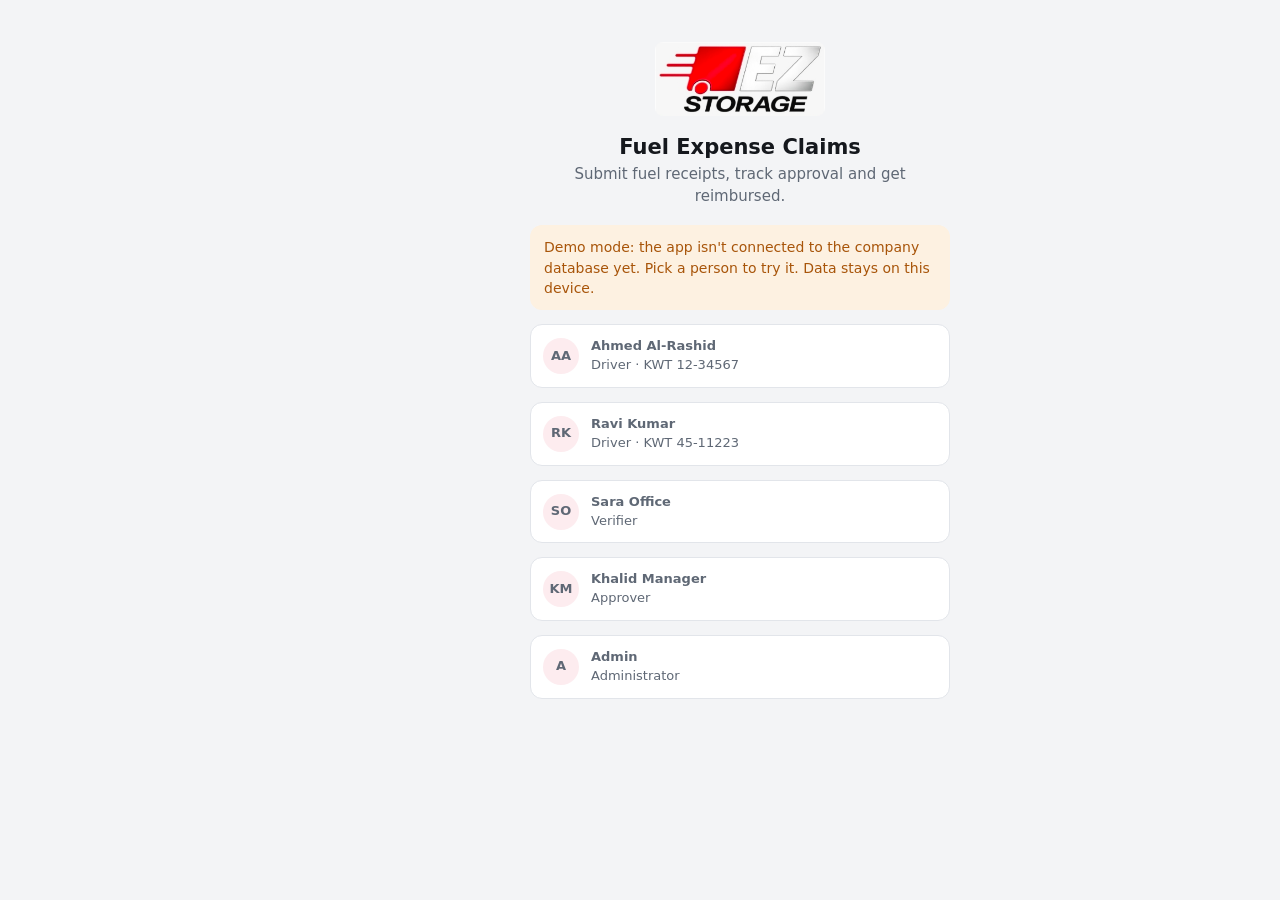
==== fuel-app/web/index.html @ b6dbc394 "Add EZ Fuel Claims app: fuel expense submission, approval and PDFs - Web app (Android and iPhone via" ====
<!doctype html>
<html lang="en">
<head>
  <meta charset="utf-8">
  <meta name="viewport" content="width=device-width, initial-scale=1, viewport-fit=cover">
  <title>EZ Fuel Claims</title>
  <meta name="description" content="Submit fuel receipts, track approval and download claim PDFs.">
  <meta name="theme-color" content="#c8102e">
  <meta name="apple-mobile-web-app-capable" content="yes">
  <meta name="mobile-web-app-capable" content="yes">
  <meta name="apple-mobile-web-app-status-bar-style" content="default">
  <meta name="apple-mobile-web-app-title" content="EZ Fuel">
  <link rel="manifest" href="manifest.webmanifest">
  <link rel="icon" href="img/icon-192.png">
  <link rel="apple-touch-icon" href="img/apple-touch-icon.png">
  <link rel="stylesheet" href="app.css">
</head>
<body>
  <header id="topbar" class="topbar" hidden></header>
  <div id="demo" class="demo-banner" hidden>Demo mode: data stays on this device until the company database is connected.</div>
  <nav id="nav" class="nav" hidden aria-label="Main"></nav>
  <main id="main"></main>

  <script src="config.js"></script>
  <script>
    // Load Firebase only when the app is connected to it.
    if (window.EZ_CONFIG && window.EZ_CONFIG.firebase) {
      document.write('<script src="vendor/firebase-app-compat.js"><\/script><script src="vendor/firebase-auth-compat.js"><\/script><script src="vendor/firebase-firestore-compat.js"><\/script>');
    }
  </script>
  <script src="vendor/jspdf.umd.min.js"></script>
  <script src="img/logo.js"></script>
  <script src="store.js"></script>
  <script src="pdf.js"></script>
  <script src="app.js"></script>
</body>
</html>
---- fuel-app/web/app.css ----
/* Layout: phone-first single column with a bottom tab bar; from 900px the tabs become a left sidebar. */
:root {
  --bg: #f3f4f6;
  --surface: #ffffff;
  --surface-2: #f6f7f9;
  --line: #e2e5ea;
  --fg: #15181d;
  --muted: #5f6875;
  --brand: #c8102e;
  --brand-2: #a50d26;
  --brand-soft: #fdecef;
  --on-brand: #ffffff;
  --good: #157a3c;
  --good-bg: #e6f5ec;
  --warn: #a8550a;
  --warn-bg: #fdf1e1;
  --bad: #b42323;
  --bad-bg: #fdeaea;
  --info: #1f4fc2;
  --info-bg: #e9effd;
  --shadow: 0 1px 2px rgba(16, 24, 40, .06), 0 4px 14px rgba(16, 24, 40, .06);
  --radius: 14px;
  --font: "Segoe UI", system-ui, -apple-system, Roboto, "Helvetica Neue", Arial, sans-serif;
  --nav-h: 64px;
  color-scheme: light;
}
@media (prefers-color-scheme: dark) {
  :root:not([data-theme="light"]) {
    --bg: #0e1013;
    --surface: #171a1f;
    --surface-2: #1d2128;
    --line: #2a3039;
    --fg: #eceef1;
    --muted: #9aa3ae;
    --brand: #e5344f;
    --brand-2: #c8102e;
    --brand-soft: #2a1519;
    --good: #4ccb7f;
    --good-bg: #13261b;
    --warn: #f0a04b;
    --warn-bg: #2a1f12;
    --bad: #f07070;
    --bad-bg: #2b1515;
    --info: #7ea6ff;
    --info-bg: #151d33;
    --shadow: 0 1px 2px rgba(0, 0, 0, .4);
    color-scheme: dark;
  }
}
:root[data-theme="dark"] {
  --bg: #0e1013; --surface: #171a1f; --surface-2: #1d2128; --line: #2a3039; --fg: #eceef1; --muted: #9aa3ae;
  --brand: #e5344f; --brand-2: #c8102e; --brand-soft: #2a1519; --good: #4ccb7f; --good-bg: #13261b; --warn: #f0a04b;
  --warn-bg: #2a1f12; --bad: #f07070; --bad-bg: #2b1515; --info: #7ea6ff; --info-bg: #151d33; --shadow: 0 1px 2px rgba(0, 0, 0, .4);
  color-scheme: dark;
}

* { box-sizing: border-box; }
html, body { margin: 0; height: 100%; }
body {
  background: var(--bg);
  color: var(--fg);
  font: 15px/1.45 var(--font);
  -webkit-font-smoothing: antialiased;
  -webkit-tap-highlight-color: transparent;
}
button, input, select, textarea { font: inherit; color: inherit; }
button { cursor: pointer; }
:focus-visible { outline: 2px solid var(--brand); outline-offset: 2px; }
.num { font-variant-numeric: tabular-nums; }
[hidden] { display: none !important; }

/* ---------- shell ---------- */
.topbar {
  position: sticky; top: 0; z-index: 20;
  display: flex; align-items: center; gap: 12px;
  padding: calc(env(safe-area-inset-top, 0px) + 10px) max(16px, env(safe-area-inset-right, 0px)) 10px max(16px, env(safe-area-inset-left, 0px));
  background: var(--surface); border-bottom: 1px solid var(--line);
}
.topbar .logo { height: 30px; width: auto; border-radius: 4px; }
.topbar .title { flex: 1; min-width: 0; }
.topbar .title b { display: block; font-size: 15px; white-space: nowrap; overflow: hidden; text-overflow: ellipsis; }
.topbar .title span { font-size: 12px; color: var(--muted); }
.avatar {
  width: 36px; height: 36px; border-radius: 50%; border: 0;
  background: var(--brand-soft); color: var(--brand); font-weight: 700; font-size: 14px;
  display: grid; place-items: center;
}
.demo-banner {
  background: var(--warn-bg); color: var(--warn); font-size: 13px; text-align: center;
  padding: 7px max(16px, env(safe-area-inset-right, 0px)) 7px max(16px, env(safe-area-inset-left, 0px));
}
main {
  max-width: 1040px; margin: 0 auto;
  padding: 18px max(16px, env(safe-area-inset-right, 0px)) calc(var(--nav-h) + 28px + env(safe-area-inset-bottom, 0px)) max(16px, env(safe-area-inset-left, 0px));
}
.nav {
  position: fixed; left: 0; right: 0; bottom: 0; z-index: 20;
  display: flex; justify-content: space-around;
  background: var(--surface); border-top: 1px solid var(--line);
  padding: 6px max(8px, env(safe-area-inset-right, 0px)) calc(6px + env(safe-area-inset-bottom, 0px)) max(8px, env(safe-area-inset-left, 0px));
}
.nav a {
  flex: 1; max-width: 120px; text-decoration: none; color: var(--muted);
  display: flex; flex-direction: column; align-items: center; gap: 2px; font-size: 11.5px; padding: 4px 0; border-radius: 10px;
}
.nav a svg { width: 23px; height: 23px; }
.nav a.on { color: var(--brand); font-weight: 600; }
.nav a.new span.plus {
  width: 44px; height: 30px; border-radius: 15px; background: var(--brand); color: var(--on-brand);
  display: grid; place-items: center;
}
@media (min-width: 900px) {
  .nav {
    top: 0; right: auto; width: 220px; flex-direction: column; justify-content: flex-start; gap: 4px;
    border-top: 0; border-right: 1px solid var(--line); padding: 84px 12px 12px;
  }
  .nav a { flex: none; max-width: none; flex-direction: row; gap: 12px; font-size: 14.5px; padding: 10px 12px; }
  .nav a.on { background: var(--brand-soft); }
  .nav a.new span.plus { width: 26px; height: 26px; border-radius: 8px; }
  .topbar { z-index: 30; }
  main, .demo-banner { margin-left: 220px; }
  main { padding-bottom: 40px; }
}

/* ---------- type & blocks ---------- */
h1 { font-size: 22px; line-height: 1.2; margin: 0 0 4px; text-wrap: balance; }
h2 { font-size: 16px; margin: 0; }
.sub { color: var(--muted); margin: 0 0 18px; }
.eyebrow { font-size: 11.5px; letter-spacing: .07em; text-transform: uppercase; color: var(--muted); font-weight: 600; }
.stack { display: flex; flex-direction: column; gap: 14px; }
.row { display: flex; align-items: center; gap: 10px; flex-wrap: wrap; }
.spread { display: flex; align-items: center; justify-content: space-between; gap: 10px; flex-wrap: wrap; }
.grow { flex: 1; min-width: 0; }
.card {
  background: var(--surface); border: 1px solid var(--line); border-radius: var(--radius);
  box-shadow: var(--shadow); padding: 16px;
}
.card.flush { padding: 0; overflow: hidden; }
.section-title { display: flex; align-items: baseline; justify-content: space-between; gap: 8px; margin: 26px 0 10px; }
.section-title a { color: var(--brand); text-decoration: none; font-size: 14px; font-weight: 600; }

/* KPI tiles */
.kpis { display: grid; grid-template-columns: repeat(2, minmax(0, 1fr)); gap: 10px; }
@media (min-width: 700px) { .kpis { grid-template-columns: repeat(4, minmax(0, 1fr)); } }
.kpi { background: var(--surface); border: 1px solid var(--line); border-radius: var(--radius); padding: 14px; box-shadow: var(--shadow); min-width: 0; }
.kpi .label { font-size: 12.5px; color: var(--muted); }
.kpi .value { font-size: 22px; font-weight: 700; margin-top: 4px; font-variant-numeric: tabular-nums; white-space: nowrap; overflow: hidden; text-overflow: ellipsis; }
.kpi .value small { font-size: 13px; font-weight: 600; color: var(--muted); margin-left: 3px; }
.kpi .note { font-size: 12px; color: var(--muted); margin-top: 2px; }
.kpi.accent { border-left: 4px solid var(--brand); }

/* buttons */
.btn {
  display: inline-flex; align-items: center; justify-content: center; gap: 8px;
  min-height: 44px; padding: 0 18px; border-radius: 12px; border: 1px solid var(--line);
  background: var(--surface); color: var(--fg); font-weight: 600; text-decoration: none; white-space: nowrap;
}
.btn svg { width: 18px; height: 18px; }
.btn.primary { background: var(--brand); border-color: var(--brand); color: var(--on-brand); }
.btn.primary:active { background: var(--brand-2); }
.btn.good { background: var(--good); border-color: var(--good); color: #fff; }
.btn.bad { color: var(--bad); }
.btn.warn { color: var(--warn); }
.btn.block { width: 100%; }
.btn.small { min-height: 34px; padding: 0 12px; font-size: 13.5px; border-radius: 10px; }
.btn[disabled] { opacity: .5; cursor: default; }
.btn-row { display: flex; gap: 10px; flex-wrap: wrap; }
.btn-row .btn { flex: 1 1 140px; }
.link { background: none; border: 0; color: var(--brand); font-weight: 600; padding: 6px 0; }
.cta {
  display: flex; align-items: center; gap: 14px; width: 100%; text-align: left;
  background: var(--brand); color: var(--on-brand); border: 0; border-radius: var(--radius);
  padding: 16px 18px; box-shadow: var(--shadow); text-decoration: none;
}
.cta .ic { width: 42px; height: 42px; border-radius: 12px; background: rgba(255, 255, 255, .18); display: grid; place-items: center; flex: none; }
.cta .ic svg { width: 24px; height: 24px; }
.cta b { display: block; font-size: 16.5px; }
.cta span { font-size: 13px; opacity: .9; }

/* chips & status */
.chips { display: flex; gap: 8px; overflow-x: auto; padding-bottom: 2px; scrollbar-width: none; }
.chips::-webkit-scrollbar { display: none; }
.chip {
  flex: none; border: 1px solid var(--line); background: var(--surface); color: var(--muted);
  border-radius: 999px; padding: 6px 13px; font-size: 13.5px; font-weight: 600;
}
.chip.on { background: var(--fg); border-color: var(--fg); color: var(--bg); }
.chip .n { margin-left: 4px; opacity: .7; }
.status {
  display: inline-flex; align-items: center; gap: 6px; border-radius: 999px; padding: 3px 10px;
  font-size: 12.5px; font-weight: 700; white-space: nowrap;
}
.status::before { content: ""; width: 7px; height: 7px; border-radius: 50%; background: currentColor; }
.status.muted { background: var(--surface-2); color: var(--muted); }
.status.info { background: var(--info-bg); color: var(--info); }
.status.good { background: var(--good-bg); color: var(--good); }
.status.warn { background: var(--warn-bg); color: var(--warn); }
.status.bad { background: var(--bad-bg); color: var(--bad); }

/* claim list */
.list { display: flex; flex-direction: column; }
.item {
  display: flex; align-items: center; gap: 12px; padding: 14px 16px; text-decoration: none; color: inherit;
  border-top: 1px solid var(--line);
}
.item:first-child { border-top: 0; }
.item:active { background: var(--surface-2); }
.item .main { flex: 1; min-width: 0; }
.item .main b { display: block; white-space: nowrap; overflow: hidden; text-overflow: ellipsis; }
.item .main span { font-size: 13px; color: var(--muted); display: block; white-space: nowrap; overflow: hidden; text-overflow: ellipsis; }
.item .side { text-align: right; flex: none; display: flex; flex-direction: column; align-items: flex-end; gap: 5px; }
.item .side .amt { font-weight: 700; font-variant-numeric: tabular-nums; }
.empty { text-align: center; color: var(--muted); padding: 30px 16px; }
.empty b { display: block; color: var(--fg); margin-bottom: 4px; }

/* progress tracker */
.track { display: grid; grid-template-columns: repeat(4, minmax(0, 1fr)); gap: 6px; }
.track .step { display: flex; flex-direction: column; gap: 6px; font-size: 12px; color: var(--muted); min-width: 0; }
.track .bar { height: 6px; border-radius: 3px; background: var(--line); }
.track .step.done .bar { background: var(--good); }
.track .step.now .bar { background: var(--brand); }
.track .step.done, .track .step.now { color: var(--fg); font-weight: 600; }
.track .step small { font-weight: 400; color: var(--muted); }

/* key-value grid */
.kv { display: grid; grid-template-columns: repeat(2, minmax(0, 1fr)); gap: 12px 16px; }
@media (min-width: 700px) { .kv { grid-template-columns: repeat(3, minmax(0, 1fr)); } }
.kv div { min-width: 0; }
.kv span { display: block; font-size: 12px; color: var(--muted); }
.kv b { display: block; overflow-wrap: anywhere; }

/* receipts */
.receipt { display: flex; gap: 12px; align-items: center; padding: 12px 14px; border-top: 1px solid var(--line); }
.receipt:first-child { border-top: 0; }
.receipt .no {
  width: 28px; height: 28px; border-radius: 8px; background: var(--surface-2); color: var(--muted);
  display: grid; place-items: center; font-size: 13px; font-weight: 700; flex: none;
}
.thumb {
  width: 52px; height: 52px; border-radius: 10px; flex: none; object-fit: cover; background: var(--surface-2);
  border: 1px solid var(--line); display: grid; place-items: center; color: var(--muted); font-size: 11px; text-align: center; padding: 0;
}
.receipt .main { flex: 1; min-width: 0; }
.receipt .main b { display: block; white-space: nowrap; overflow: hidden; text-overflow: ellipsis; }
.receipt .main span { font-size: 13px; color: var(--muted); }
.receipt .amt { font-weight: 700; font-variant-numeric: tabular-nums; text-align: right; }
.receipt .amt small { display: block; font-weight: 400; color: var(--muted); font-size: 12px; }
.warnline { color: var(--warn); font-size: 12.5px; }

/* totals bar */
.totals { display: grid; grid-template-columns: repeat(3, minmax(0, 1fr)); text-align: center; }
.totals div { padding: 12px 6px; border-left: 1px solid var(--line); min-width: 0; }
.totals div:first-child { border-left: 0; }
.totals span { display: block; font-size: 12px; color: var(--muted); }
.totals b { font-size: 17px; font-variant-numeric: tabular-nums; }

/* history */
.timeline { list-style: none; margin: 0; padding: 0; }
.timeline li { position: relative; padding: 0 0 14px 22px; }
.timeline li::before { content: ""; position: absolute; left: 5px; top: 6px; width: 9px; height: 9px; border-radius: 50%; background: var(--brand); }
.timeline li::after { content: ""; position: absolute; left: 9px; top: 18px; bottom: 0; width: 1px; background: var(--line); }
.timeline li:last-child::after { display: none; }
.timeline b { display: block; font-size: 14px; }
.timeline span { font-size: 12.5px; color: var(--muted); }
.timeline p { margin: 4px 0 0; font-size: 13.5px; background: var(--surface-2); border-radius: 8px; padding: 6px 10px; }

/* forms */
.field { display: flex; flex-direction: column; gap: 6px; min-width: 0; }
.field label { font-size: 13px; font-weight: 600; color: var(--muted); }
.field input, .field select, .field textarea {
  width: 100%; min-height: 46px; padding: 10px 12px; border-radius: 11px; border: 1px solid var(--line);
  background: var(--surface); font-size: 16px;
}
.field textarea { min-height: 84px; resize: vertical; }
.field input:focus, .field select:focus, .field textarea:focus { outline: 2px solid var(--brand); outline-offset: 0; border-color: transparent; }
.field .hint { font-size: 12px; color: var(--muted); }
.field.err input, .field.err select { border-color: var(--bad); }
.field .msg { font-size: 12.5px; color: var(--bad); }
.grid2 { display: grid; grid-template-columns: repeat(2, minmax(0, 1fr)); gap: 12px; }
.grid3 { display: grid; grid-template-columns: repeat(3, minmax(0, 1fr)); gap: 12px; }
@media (max-width: 420px) { .grid3 { grid-template-columns: repeat(2, minmax(0, 1fr)); } }
.check { display: flex; gap: 12px; align-items: flex-start; font-size: 14.5px; }
.check input { width: 22px; height: 22px; margin: 1px 0 0; accent-color: var(--brand); flex: none; }

/* wizard */
.steps { display: grid; grid-template-columns: repeat(3, minmax(0, 1fr)); gap: 6px; margin: 6px 0 18px; }
.steps div { font-size: 12.5px; color: var(--muted); display: flex; flex-direction: column; gap: 6px; }
.steps div::before { content: ""; height: 5px; border-radius: 3px; background: var(--line); }
.steps div.on { color: var(--fg); font-weight: 700; }
.steps div.on::before, .steps div.done::before { background: var(--brand); }
.sticky-actions {
  position: sticky; bottom: calc(var(--nav-h) + env(safe-area-inset-bottom, 0px) + 8px); z-index: 5;
  display: flex; gap: 10px; padding: 10px; margin-top: 18px;
  background: var(--surface); border: 1px solid var(--line); border-radius: 16px; box-shadow: var(--shadow);
}
.sticky-actions .btn { flex: 1; }
@media (min-width: 900px) { .sticky-actions { bottom: 12px; } }

/* photo picker */
.photo-pick {
  display: flex; align-items: center; gap: 14px; padding: 12px; border: 1.5px dashed var(--line);
  border-radius: 12px; background: var(--surface-2);
}
.photo-pick img { width: 72px; height: 72px; border-radius: 10px; object-fit: cover; }
.photo-pick .ph { width: 72px; height: 72px; border-radius: 10px; background: var(--surface); display: grid; place-items: center; color: var(--muted); }
.photo-pick .ph svg { width: 28px; height: 28px; }

/* signature */
.sig { border: 1px solid var(--line); border-radius: 12px; background: #fff; position: relative; touch-action: none; }
.sig canvas { width: 100%; height: 160px; display: block; border-radius: 12px; }
.sig .base { position: absolute; left: 16px; right: 16px; bottom: 34px; border-top: 1px dashed #b7bcc4; pointer-events: none; }
.sig .ph { position: absolute; left: 0; right: 0; bottom: 10px; text-align: center; font-size: 12px; color: #8a919b; pointer-events: none; }
.sig-img { background: #fff; border: 1px solid var(--line); border-radius: 10px; max-width: 100%; height: 70px; object-fit: contain; }

/* sheet (dialog) */
.scrim { position: fixed; inset: 0; z-index: 50; background: rgba(10, 12, 16, .45); display: flex; align-items: flex-end; justify-content: center; }
.sheet {
  width: 100%; max-width: 560px; max-height: 92vh; overflow-y: auto; background: var(--surface);
  border-radius: 20px 20px 0 0; padding: 18px max(18px, env(safe-area-inset-right, 0px)) calc(18px + env(safe-area-inset-bottom, 0px)) max(18px, env(safe-area-inset-left, 0px));
}
@media (min-width: 700px) { .scrim { align-items: center; } .sheet { border-radius: 20px; } }
.sheet .grab { width: 40px; height: 4px; border-radius: 2px; background: var(--line); margin: -6px auto 12px; }
.sheet h2 { font-size: 18px; margin-bottom: 12px; }

/* table */
.table-wrap { overflow-x: auto; }
table { width: 100%; border-collapse: collapse; font-size: 14px; }
th { text-align: left; font-size: 12px; color: var(--muted); font-weight: 600; padding: 10px 12px; background: var(--surface-2); white-space: nowrap; }
td { padding: 11px 12px; border-top: 1px solid var(--line); white-space: nowrap; }
td.r, th.r { text-align: right; font-variant-numeric: tabular-nums; }

/* chart */
.chart svg { width: 100%; height: auto; display: block; }
.chart .legend { display: flex; gap: 14px; font-size: 12.5px; color: var(--muted); margin-top: 8px; }
.chart .legend i { display: inline-block; width: 10px; height: 10px; border-radius: 3px; margin-right: 6px; vertical-align: -1px; }

/* login */
.login { min-height: 100%; display: grid; place-items: center; padding: 24px max(16px, env(safe-area-inset-right, 0px)) 24px max(16px, env(safe-area-inset-left, 0px)); }
.login .box { width: 100%; max-width: 420px; }
.login .brand { text-align: center; margin-bottom: 18px; }
.login .brand img { width: 170px; height: auto; border-radius: 8px; }
.login .brand h1 { margin-top: 12px; font-size: 21px; }
.tabs { display: grid; grid-template-columns: 1fr 1fr; background: var(--surface-2); border-radius: 12px; padding: 4px; margin-bottom: 14px; }
.tabs button { border: 0; background: none; border-radius: 9px; padding: 9px; font-weight: 600; color: var(--muted); }
.tabs button.on { background: var(--surface); color: var(--fg); box-shadow: var(--shadow); }
.person { display: flex; align-items: center; gap: 12px; width: 100%; text-align: left; padding: 12px; border: 1px solid var(--line); border-radius: 12px; background: var(--surface); }
.person b { display: block; }
.person span { font-size: 13px; color: var(--muted); }

/* toast */
.toast {
  position: fixed; left: 50%; transform: translateX(-50%); z-index: 60;
  bottom: calc(var(--nav-h) + 24px + env(safe-area-inset-bottom, 0px));
  background: var(--fg); color: var(--bg); padding: 11px 18px; border-radius: 12px; font-size: 14px; font-weight: 600;
  box-shadow: 0 8px 24px rgba(0, 0, 0, .25); max-width: calc(100% - 32px);
}
.banner { border-radius: 12px; padding: 12px 14px; font-size: 14px; }
.banner.warn { background: var(--warn-bg); color: var(--warn); }
.banner.bad { background: var(--bad-bg); color: var(--bad); }
.banner.info { background: var(--info-bg); color: var(--info); }
.banner.good { background: var(--good-bg); color: var(--good); }
.spinner { width: 28px; height: 28px; border: 3px solid var(--line); border-top-color: var(--brand); border-radius: 50%; animation: spin 0.8s linear infinite; margin: 40px auto; }
@keyframes spin { to { transform: rotate(360deg); } }
.viewer { position: fixed; inset: 0; z-index: 70; background: #000; display: grid; place-items: center; }
.viewer img { max-width: 100%; max-height: 100%; }
.viewer button { position: absolute; top: calc(env(safe-area-inset-top, 0px) + 12px); right: 16px; background: rgba(255,255,255,.15); color: #fff; border: 0; border-radius: 10px; padding: 10px 14px; font-weight: 600; }
@media (prefers-reduced-motion: reduce) { .spinner { animation-duration: 3s; } }
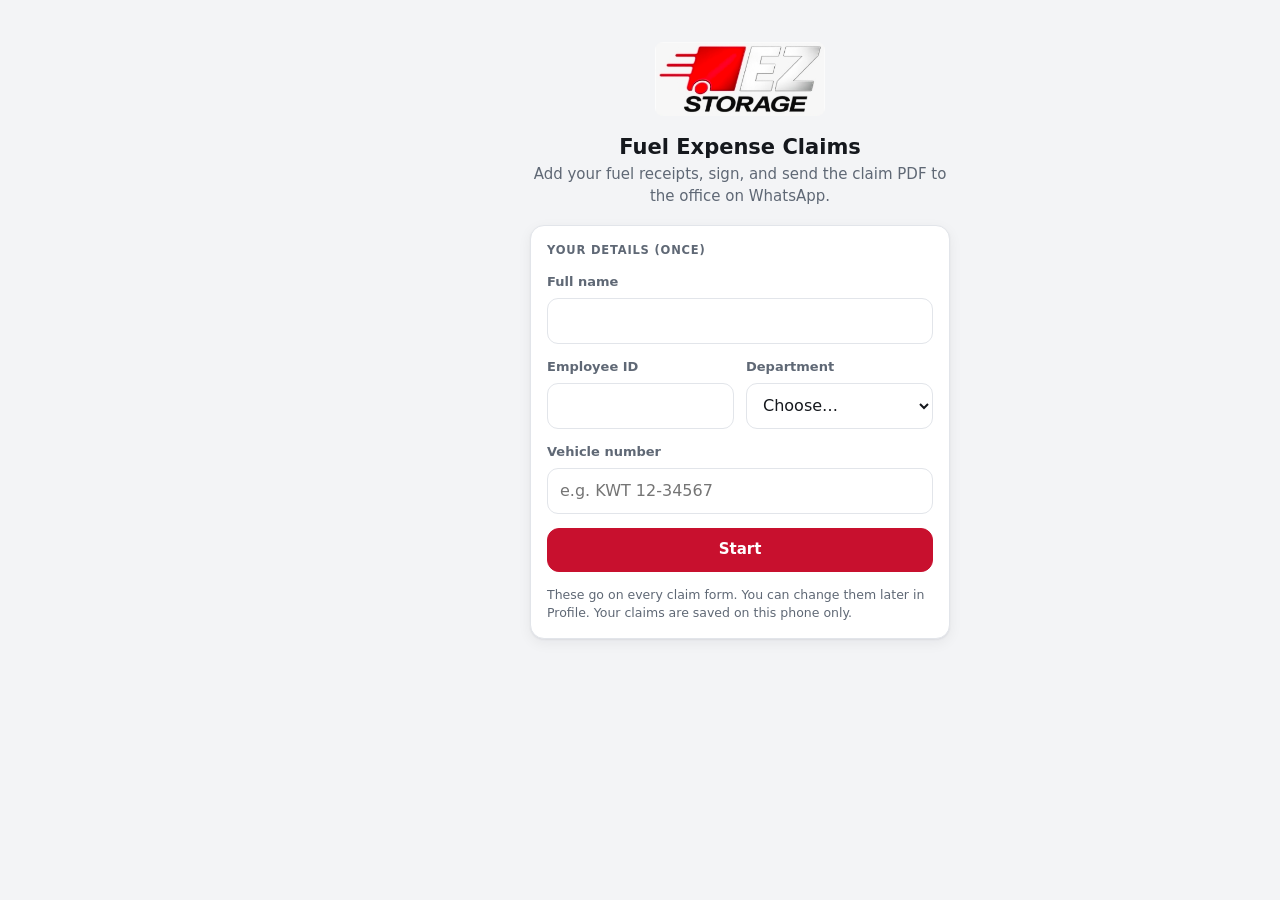
==== commit 3216aa3c: "EZ Fuel: driver-only app, claims saved on the phone, share PDF on WhatsApp - One-time profile setup " ====
--- a/fuel-app/web/index.html
+++ b/fuel-app/web/index.html
@@ -17,7 +17,7 @@
 </head>
 <body>
   <header id="topbar" class="topbar" hidden></header>
-  <div id="demo" class="demo-banner" hidden>Demo mode: data stays on this device until the company database is connected.</div>
+  <div id="demo" class="demo-banner" hidden></div>
   <nav id="nav" class="nav" hidden aria-label="Main"></nav>
   <main id="main"></main>
 
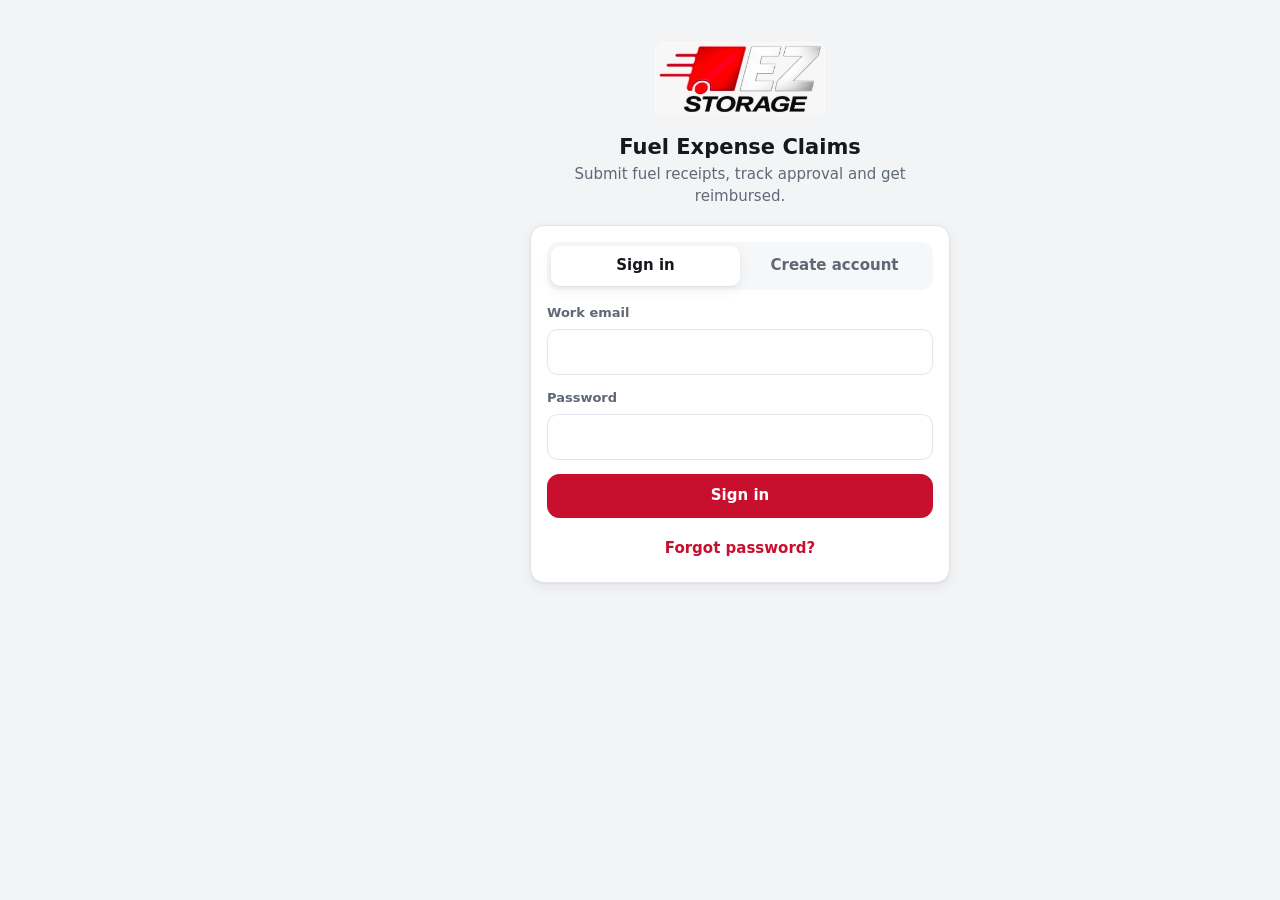
==== commit 8f65d9aa: "EZ Staff 2.0: attendance, overtime approval and payroll - Clock in / out per warehouse (Ardiya, Shua" ====
--- a/fuel-app/web/index.html
+++ b/fuel-app/web/index.html
@@ -3,13 +3,13 @@
 <head>
   <meta charset="utf-8">
   <meta name="viewport" content="width=device-width, initial-scale=1, viewport-fit=cover">
-  <title>EZ Fuel Claims</title>
-  <meta name="description" content="Submit fuel receipts, track approval and download claim PDFs.">
+  <title>EZ Staff</title>
+  <meta name="description" content="EZ Storage staff app: attendance, overtime, fuel bills and claims.">
   <meta name="theme-color" content="#c8102e">
   <meta name="apple-mobile-web-app-capable" content="yes">
   <meta name="mobile-web-app-capable" content="yes">
   <meta name="apple-mobile-web-app-status-bar-style" content="default">
-  <meta name="apple-mobile-web-app-title" content="EZ Fuel">
+  <meta name="apple-mobile-web-app-title" content="EZ Staff">
   <link rel="manifest" href="manifest.webmanifest">
   <link rel="icon" href="img/icon-192.png">
   <link rel="apple-touch-icon" href="img/apple-touch-icon.png">
--- a/fuel-app/web/app.css
+++ b/fuel-app/web/app.css
@@ -365,3 +365,64 @@
 .viewer img { max-width: 100%; max-height: 100%; }
 .viewer button { position: absolute; top: calc(env(safe-area-inset-top, 0px) + 12px); right: 16px; background: rgba(255,255,255,.15); color: #fff; border: 0; border-radius: 10px; padding: 10px 14px; font-weight: 600; }
 @media (prefers-reduced-motion: reduce) { .spinner { animation-duration: 3s; } }
+
+/* ---------- fuel bills ---------- */
+.progress-card .big { font-size: 34px; font-weight: 800; line-height: 1.1; margin-top: 2px; }
+.progress-card .big small { font-size: 15px; font-weight: 600; color: var(--muted); }
+.meter { height: 10px; border-radius: 5px; background: var(--surface-2); border: 1px solid var(--line); overflow: hidden; }
+.meter span { display: block; height: 100%; background: var(--brand); border-radius: 5px; transition: width .3s; }
+.receipt.bill { width: 100%; border: 0; border-top: 1px solid var(--line); background: none; text-align: left; font: inherit; color: inherit; }
+.receipt.bill:first-child { border-top: 0; }
+.receipt.bill:active { background: var(--surface-2); }
+.receipt .main .mil { display: block; font-size: 12.5px; color: var(--good); font-weight: 600; }
+.receipt .main .tag { display: inline-block; margin-top: 4px; font-size: 11.5px; font-weight: 600; padding: 1px 8px; border-radius: 999px; background: var(--warn-bg); color: var(--warn); }
+.receipt .main .tag.in { background: var(--info-bg); color: var(--info); }
+.calc { font-size: 13.5px; color: var(--fg); background: var(--surface-2); border-radius: 10px; padding: 10px 12px; }
+.calc:empty { display: none; }
+@media (prefers-reduced-motion: reduce) { .meter span { transition: none; } }
+.progress-card .mini { display: grid; grid-template-columns: repeat(4, minmax(0, 1fr)); gap: 0; background: var(--surface-2); border-radius: 12px; }
+.progress-card .mini div { padding: 10px 6px; text-align: center; border-left: 1px solid var(--line); min-width: 0; }
+.progress-card .mini div:first-child { border-left: 0; }
+.progress-card .mini span { display: block; font-size: 11.5px; color: var(--muted); }
+.progress-card .mini b { display: block; font-size: 14.5px; font-variant-numeric: tabular-nums; white-space: nowrap; overflow: hidden; text-overflow: ellipsis; }
+@media (max-width: 380px) { .progress-card .mini { grid-template-columns: repeat(2, minmax(0, 1fr)); } .progress-card .mini div:nth-child(3) { border-left: 0; } }
+.meter.small-meter { height: 6px; width: 110px; margin-bottom: 3px; }
+td a { color: var(--fg); text-decoration: none; }
+td a:hover b { color: var(--brand); }
+
+/* iPhone zooms into form controls smaller than 16px */
+.side select, .item select { font-size: 16px; padding: 4px 6px; border-radius: 8px; border: 1px solid var(--line); background: var(--surface); }
+
+/* ---------- attendance ---------- */
+.att-card .att-where { font-size: 18px; margin-top: 2px; }
+.att-card.on { border-left: 4px solid var(--good); }
+.att-card .mini { display: grid; grid-template-columns: repeat(3, minmax(0, 1fr)); background: var(--surface-2); border-radius: 12px; }
+.att-card .mini div { padding: 10px 6px; text-align: center; border-left: 1px solid var(--line); min-width: 0; }
+.att-card .mini div:first-child { border-left: 0; }
+.att-card .mini span { display: block; font-size: 11.5px; color: var(--muted); }
+.att-card .mini b { font-size: 15px; font-variant-numeric: tabular-nums; }
+.wh-grid { display: grid; grid-template-columns: repeat(2, minmax(0, 1fr)); gap: 10px; }
+.wh-btn { display: flex; flex-direction: column; align-items: flex-start; gap: 2px; padding: 14px; border-radius: 14px; border: 1.5px solid var(--line);
+  background: var(--surface); text-align: left; min-height: 64px; }
+.wh-btn b { font-size: 16px; }
+.wh-btn span { font-size: 12.5px; color: var(--good); font-weight: 600; }
+.wh-btn:active, .wh-btn:hover { border-color: var(--good); background: var(--good-bg); }
+.sites { display: grid; grid-template-columns: repeat(auto-fit, minmax(240px, 1fr)); gap: 10px; }
+.site h2 { font-size: 15.5px; }
+.who { display: flex; align-items: center; justify-content: space-between; gap: 8px; padding: 8px 0; border-top: 1px solid var(--line); }
+.who:first-of-type { margin-top: 8px; }
+.who b { display: block; font-size: 14.5px; }
+.who span { font-size: 12.5px; color: var(--muted); }
+.who em { font-style: normal; }
+.day-row { display: flex; gap: 12px; padding: 12px 14px; border-top: 1px solid var(--line); align-items: flex-start; }
+.day-row:first-child { border-top: 0; }
+.day-row .main { flex: 1; min-width: 0; display: flex; flex-direction: column; gap: 2px; }
+.day-row .main span { font-size: 13px; color: var(--muted); }
+.day-row .side { display: flex; flex-direction: column; align-items: flex-end; gap: 6px; text-align: right; }
+.day-row .side .row { justify-content: flex-end; }
+.set-row { display: flex; gap: 8px; flex-wrap: wrap; align-items: center; }
+.set-row input { flex: 1 1 120px; min-width: 0; min-height: 42px; padding: 8px 10px; border-radius: 10px; border: 1px solid var(--line); background: var(--surface); font-size: 16px; }
+.set-row input[type=time], .set-row input[type=number] { flex: 0 1 120px; }
+tr.tot td { background: var(--surface-2); }
+#time-staff, .side select { font-size: 16px; padding: 6px 8px; border-radius: 10px; border: 1px solid var(--line); background: var(--surface); max-width: 100%; }
+@media (max-width: 420px) { .wh-grid { grid-template-columns: 1fr 1fr; } }
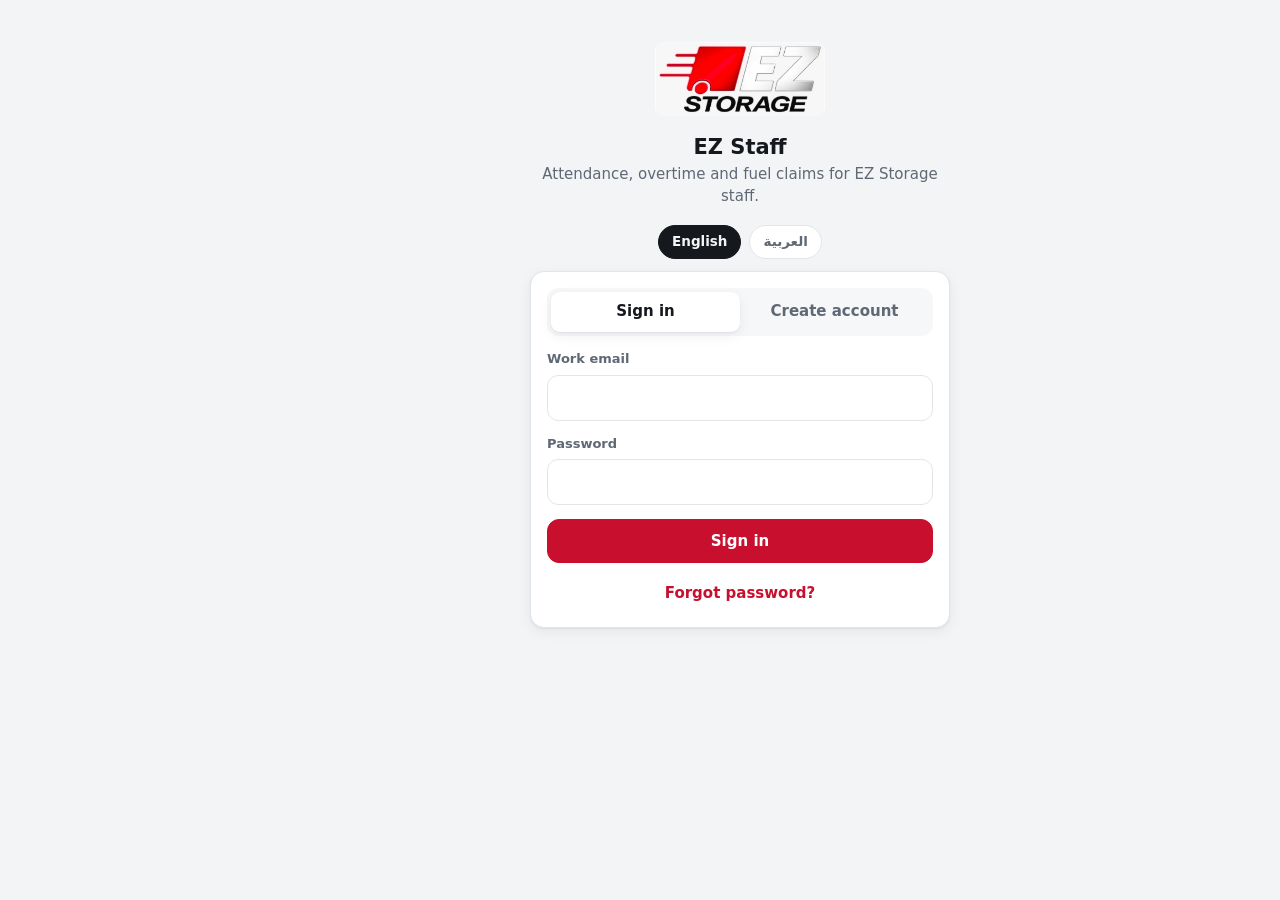
==== commit 60374d94: "EZ Staff 2.8: Arabic language (right-to-left), chosen at sign up or in Profile; vehicle number optio" ====
--- a/fuel-app/web/index.html
+++ b/fuel-app/web/index.html
@@ -30,6 +30,7 @@
   </script>
   <script src="vendor/jspdf.umd.min.js"></script>
   <script src="img/logo.js"></script>
+  <script src="i18n.js"></script>
   <script src="store.js"></script>
   <script src="pdf.js"></script>
   <script src="app.js"></script>
--- a/fuel-app/web/app.css
+++ b/fuel-app/web/app.css
@@ -426,3 +426,36 @@
 tr.tot td { background: var(--surface-2); }
 #time-staff, .side select { font-size: 16px; padding: 6px 8px; border-radius: 10px; border: 1px solid var(--line); background: var(--surface); max-width: 100%; }
 @media (max-width: 420px) { .wh-grid { grid-template-columns: 1fr 1fr; } }
+.wh-btn.sel { border-color: var(--good); background: var(--good-bg); box-shadow: 0 0 0 2px var(--good) inset; }
+.mini-field { display: flex; flex-direction: column; gap: 4px; font-size: 12px; font-weight: 600; color: var(--muted); flex: 1 1 140px; min-width: 0; }
+.mini-field input { width: 100%; }
+.fuel-tog { display: inline-flex; align-items: center; gap: 6px; font-size: 13px; font-weight: 600; color: var(--fg); white-space: nowrap; }
+.fuel-tog input { width: 18px; height: 18px; accent-color: var(--brand); }
+
+/* live map */
+.map { height: 58vh; min-height: 320px; border-radius: inherit; position: relative; z-index: 0; background: var(--bg); }
+@media (min-width: 900px) { .map { height: 520px; } }
+.map-row { width: 100%; text-align: left; background: none; border: 0; font: inherit; color: inherit; cursor: pointer; display: flex; align-items: center; gap: 12px; }
+.map-row .grow { flex: 1; display: flex; flex-direction: column; min-width: 0; }
+.map-row .sub { font-size: 13px; margin: 2px 0 0; }
+.map-row.sel { background: var(--brand-soft); }
+.map-row .dot { width: 10px; height: 10px; border-radius: 50%; background: #9ca3af; flex: none; }
+.map-row .dot.on { background: #16a34a; box-shadow: 0 0 0 4px rgba(22, 163, 74, .18); }
+.map-row .dot.warn { background: #d97706; }
+.mini-date { font: inherit; font-size: 14px; padding: 6px 8px; border: 1px solid var(--line); border-radius: 10px; background: var(--surface); color: var(--fg); }
+.pin-wrap { display: flex; flex-direction: column; align-items: center; transform: translate(-50%, -100%); width: max-content; }
+.pin { width: 34px; height: 34px; border-radius: 50% 50% 50% 0; transform: rotate(-45deg); background: #c8102e; border: 2px solid #fff; box-shadow: 0 2px 6px rgba(0,0,0,.35); display: grid; place-items: center; }
+.pin b { transform: rotate(45deg); color: #fff; font-size: 12px; }
+.pin.stale { background: #9ca3af; }
+.pin.sel { background: #111827; }
+.pin-name { margin-top: 4px; font: 600 11px/1.2 system-ui, sans-serif; background: #fff; color: #111; padding: 1px 5px; border-radius: 6px; box-shadow: 0 1px 3px rgba(0,0,0,.25); }
+.wh-label { font: 700 11px/1.2 system-ui, sans-serif; color: #374151; background: rgba(255,255,255,.85); padding: 2px 6px; border-radius: 6px; white-space: nowrap; transform: translate(-50%, -50%); width: max-content; }
+.map-info { position: absolute; left: 10px; bottom: 22px; z-index: 500; background: var(--surface); color: var(--fg); padding: 8px 12px; border-radius: 12px; font-size: 13px; box-shadow: 0 2px 10px rgba(0,0,0,.2); max-width: calc(100% - 20px); }
+.track-note { display: flex; gap: 8px; align-items: flex-start; font-size: 13px; color: var(--muted); margin: 10px 0 2px; }
+.track-note svg { width: 16px; height: 16px; flex: none; margin-top: 1px; color: #16a34a; }
+
+/* language */
+.lang-pick { display: flex; gap: 8px; justify-content: center; margin: 0 0 12px; }
+html[lang="ar"] body { font-family: "Segoe UI", Tahoma, "Noto Sans Arabic", "Noto Naskh Arabic", system-ui, sans-serif; }
+html[dir="rtl"] .map, html[dir="rtl"] .sig-img, html[dir="rtl"] canvas { direction: ltr; }
+html[dir="rtl"] .link[style*="text-align:left"] { text-align: right !important; }
